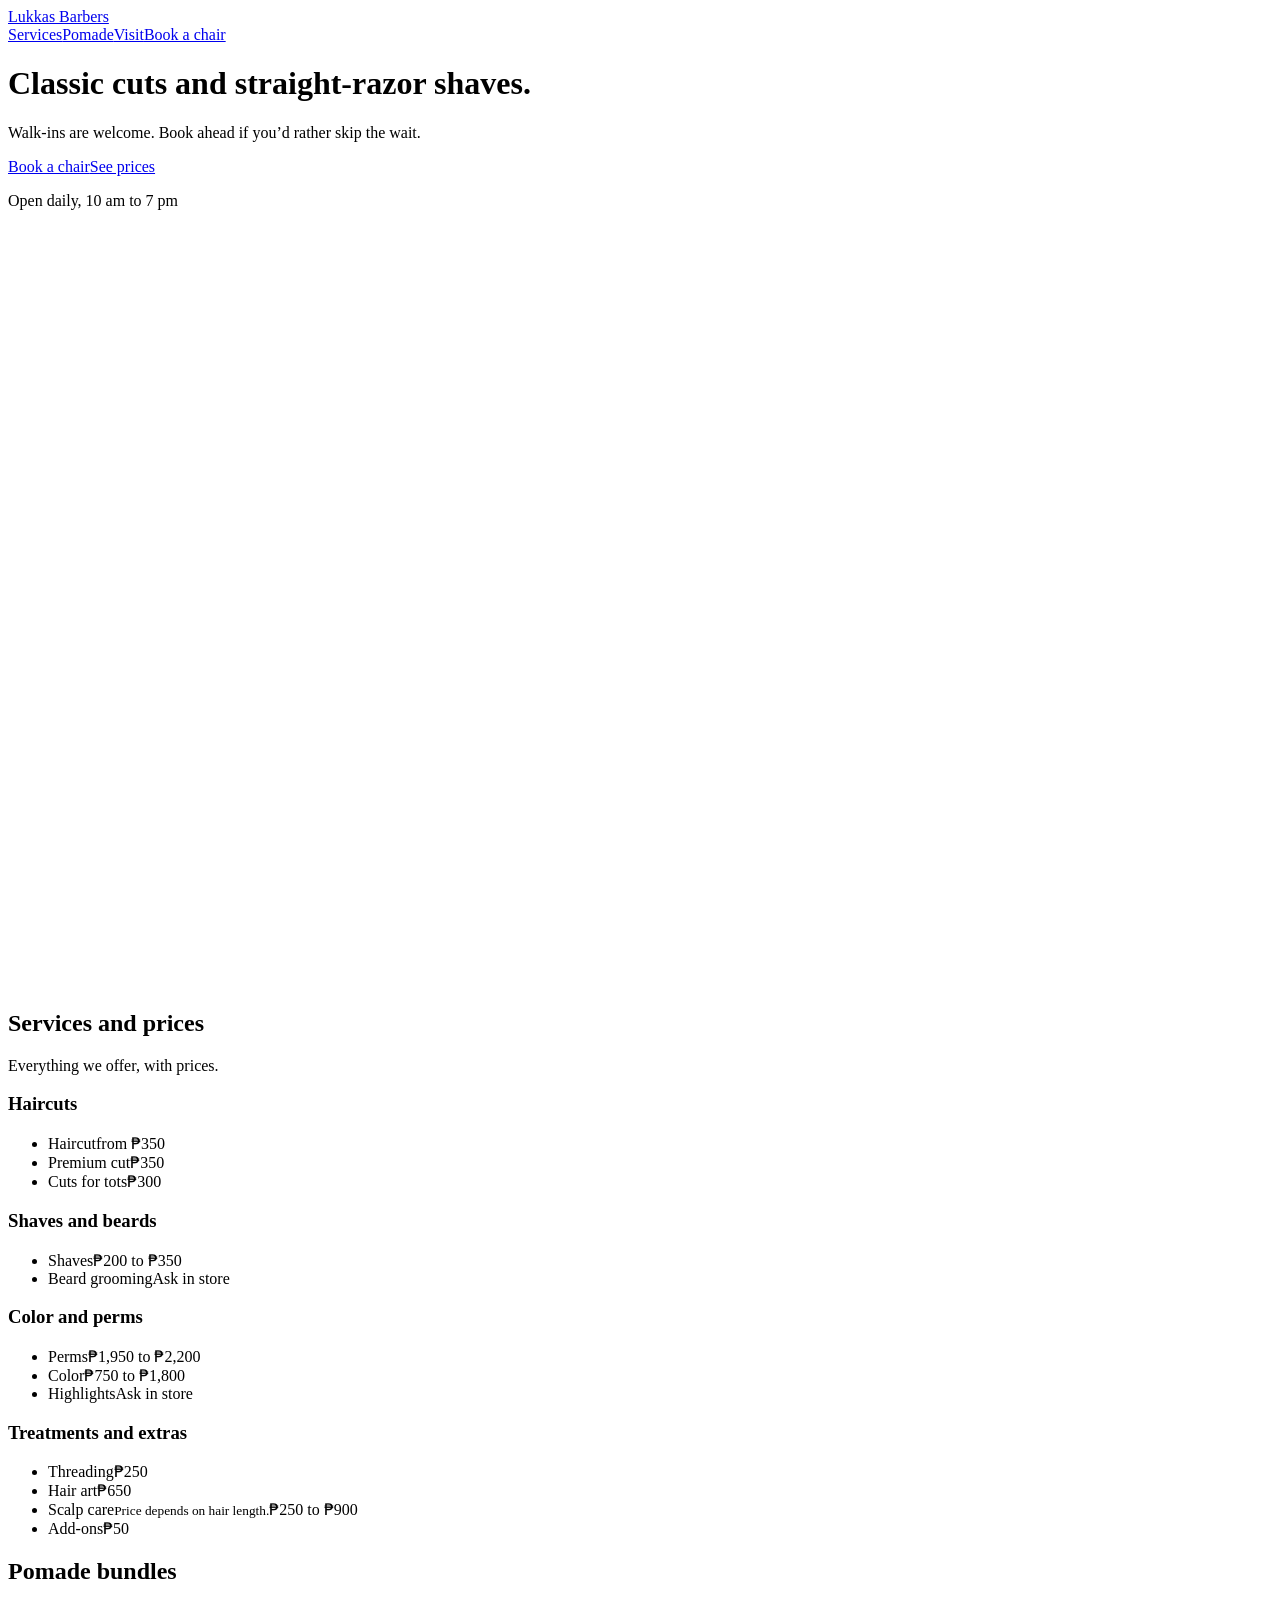
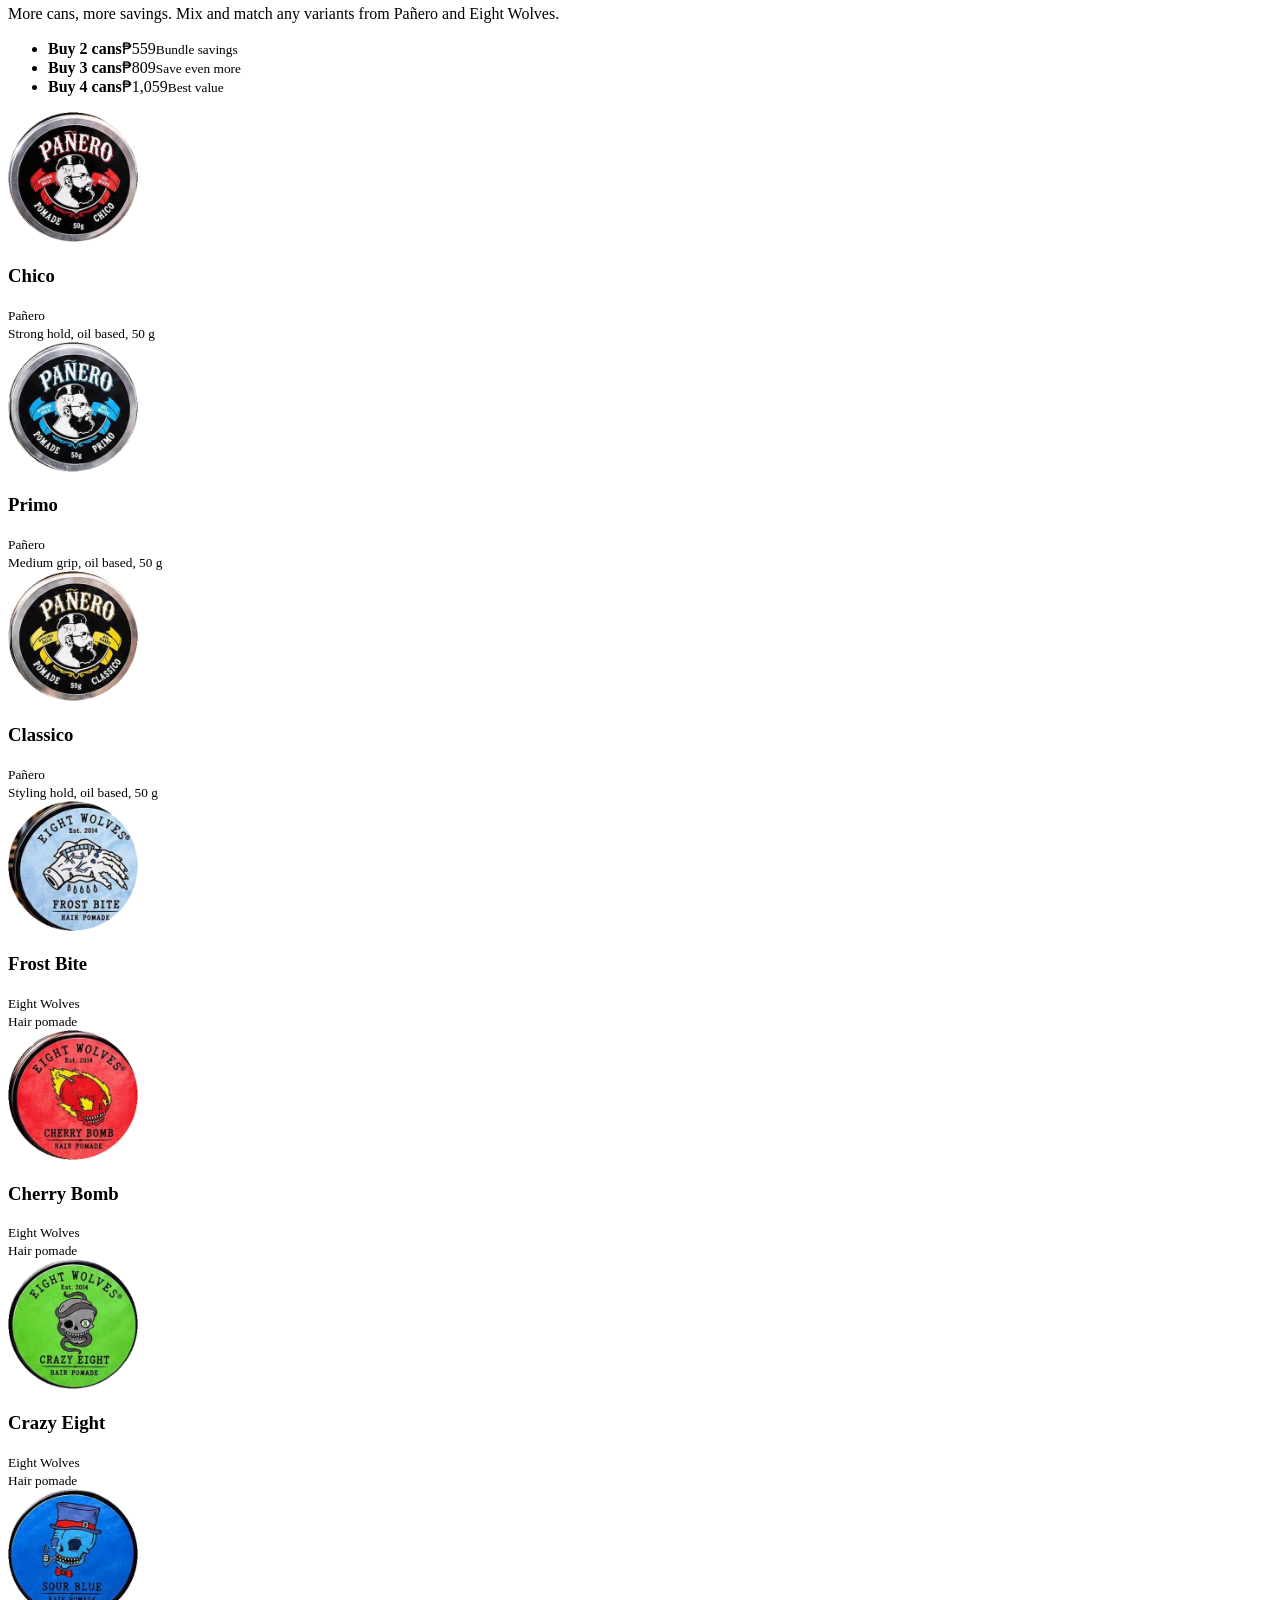
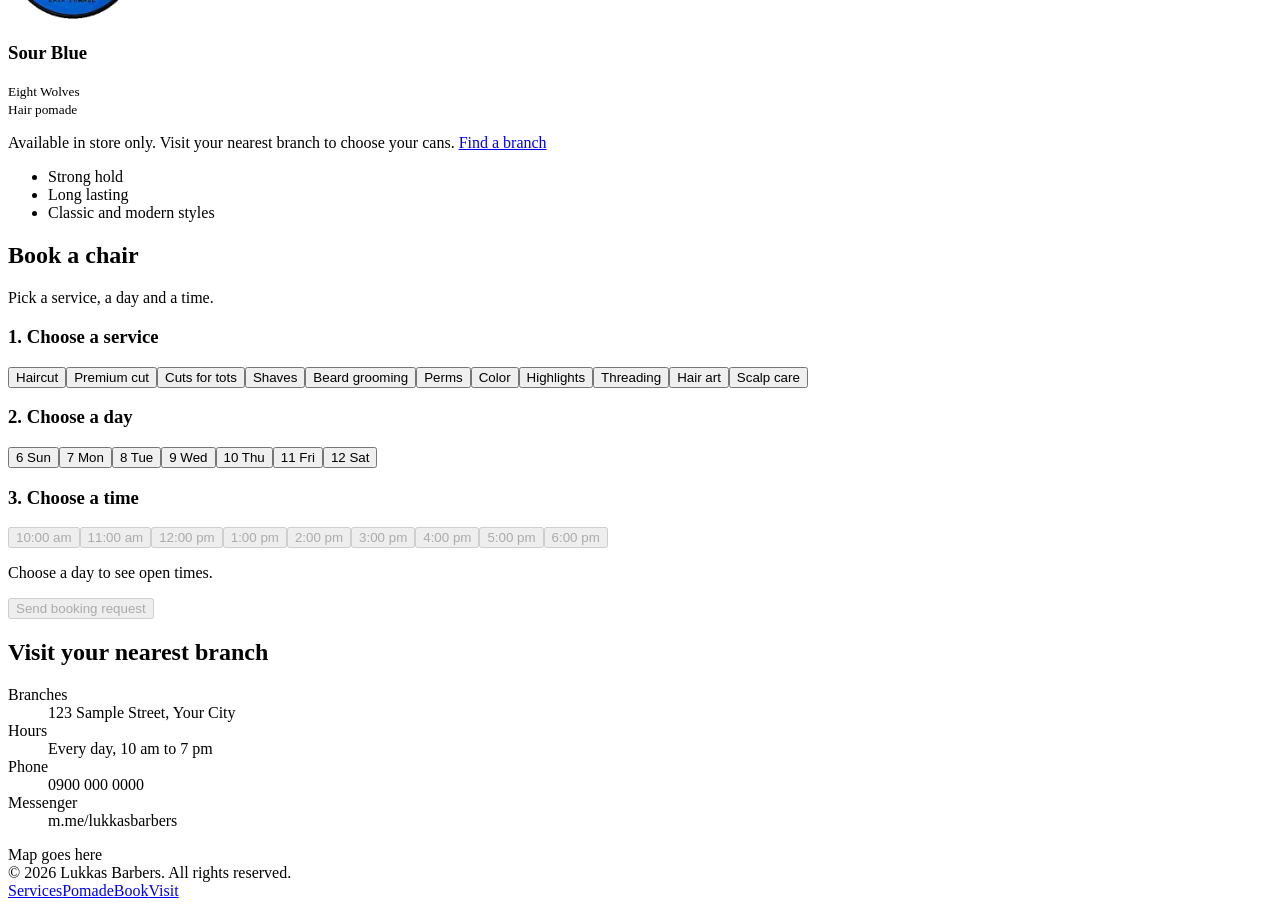
==== index.html @ f7c6562d "Create index.html" ====
<!DOCTYPE html>
<html lang="en">
<head>
<meta charset="utf-8">
<meta name="viewport" content="width=device-width, initial-scale=1, viewport-fit=cover">
<title>Lukkas Barbers | Classic cuts and straight-razor shaves</title>
<link rel="preconnect" href="https://fonts.googleapis.com">
<link rel="preconnect" href="https://fonts.gstatic.com" crossorigin>
<link href="https://fonts.googleapis.com/css2?family=Cormorant+Garamond:wght@600;700&family=Hanken+Grotesk:wght@400;500;700&display=swap" rel="stylesheet">
<link rel="stylesheet" href="style.css">
</head>
<body>
<div class="wrap">
  <header class="bar">
    <a class="word" href="#top">Lukkas Barbers</a>
    <nav><a class="l" href="#services">Services</a><a class="l" href="#pomade">Pomade</a><a class="l" href="#visit">Visit</a><a class="btn" href="#book">Book a chair</a></nav>
  </header>

  <main id="top">
    <div class="hero">
      <div>
        <h1>Classic cuts and straight-razor shaves.</h1>
        <p>Walk-ins are welcome. Book ahead if you’d rather skip the wait.</p>
        <div class="actions"><a class="btn" href="#book">Book a chair</a><a class="btn out" href="#services">See prices</a></div>
        <p class="open">Open daily, 10 am to 7 pm</p>
      </div>
      <img class="mark" alt="Lukkas Barbers logo: crossed scissors, comb and straight razor" src="[data-uri]">
    </div>
  </main>
</div>

<section id="services"><div class="wrap">
  <h2>Services and prices</h2>
  <p class="lead">Everything we offer, with prices.</p>
  <div class="groups" id="menu"></div>
</div></section>

<section id="pomade"><div class="wrap">
  <h2>Pomade bundles</h2>
  <p class="lead">More cans, more savings. Mix and match any variants from Pañero and Eight Wolves.</p>
  <ul class="deals">
    <li><strong>Buy 2 cans</strong><span>₱559</span><small>Bundle savings</small></li>
    <li><strong>Buy 3 cans</strong><span>₱809</span><small>Save even more</small></li>
    <li><strong>Buy 4 cans</strong><span>₱1,059</span><small>Best value</small></li>
  </ul>
  <div class="shop" id="shop"></div>
  <p class="instore">Available in store only. Visit your nearest branch to choose your cans. <a href="#visit">Find a branch</a></p>
  <ul class="perks"><li>Strong hold</li><li>Long lasting</li><li>Classic and modern styles</li></ul>
</div></section>

<section id="book"><div class="wrap">
  <h2>Book a chair</h2>
  <p class="lead">Pick a service, a day and a time.</p>
  <div class="book">
    <h3>1. Choose a service</h3><div class="chips" id="svc"></div>
    <h3>2. Choose a day</h3><div class="chips" id="days"></div>
    <h3>3. Choose a time</h3><div class="chips" id="times"></div>
    <p class="summary" id="sum" aria-live="polite">Choose a service, day and time.</p>
    <button class="btn" id="go" disabled>Send booking request</button>
  </div>
</div></section>

<section id="visit"><div class="wrap visit">
  <div>
    <h2>Visit your nearest branch</h2>
    <dl>
      <dt>Branches</dt><dd>123 Sample Street, Your City</dd>
      <dt>Hours</dt><dd>Every day, 10 am to 7 pm</dd>
      <dt>Phone</dt><dd>0900 000 0000</dd>
      <dt>Messenger</dt><dd>m.me/lukkasbarbers</dd>
    </dl>
  </div>
  <!-- Replace with a Google Maps embed: Share, Embed a map, copy the iframe -->
  <div class="map">Map goes here</div>
</div></section>

<footer><div class="wrap"><span>© 2026 Lukkas Barbers. All rights reserved.</span><nav><a href="#services">Services</a><a href="#pomade">Pomade</a><a href="#book">Book</a><a href="#visit">Visit</a></nav></div></footer>

<script>
/* Edit services and prices here: the price list and the booking picker both read this array.
   p is the lowest price (null if unpriced); pl is the label shown to visitors. */
const SERVICES = [
  { g:"Haircuts",              n:"Haircut",         p:350,  pl:"from ₱350" },
  { g:"Haircuts",              n:"Premium cut",     p:350,  pl:"₱350" },
  { g:"Haircuts",              n:"Cuts for tots",   p:300,  pl:"₱300" },
  { g:"Shaves and beards",     n:"Shaves",          p:200,  pl:"₱200 to ₱350" },
  { g:"Shaves and beards",     n:"Beard grooming",  p:null, pl:"Ask in store" },
  { g:"Color and perms",       n:"Perms",           p:1950, pl:"₱1,950 to ₱2,200" },
  { g:"Color and perms",       n:"Color",           p:750,  pl:"₱750 to ₱1,800" },
  { g:"Color and perms",       n:"Highlights",      p:null, pl:"Ask in store" },
  { g:"Treatments and extras", n:"Threading",       p:250,  pl:"₱250" },
  { g:"Treatments and extras", n:"Hair art",        p:650,  pl:"₱650" },
  { g:"Treatments and extras", n:"Scalp care",      p:250,  pl:"₱250 to ₱900", note:"Price depends on hair length." },
  { g:"Treatments and extras", n:"Add-ons",         p:50,   pl:"₱50", book:false }   /* book:false keeps it out of the booking picker */
];
const BOOKABLE = SERVICES.filter(s => s.book !== false);
const HOURS = [10,11,12,13,14,15,16,17,18];   // start times, 24-hour
const pick = { s:0, d:null, t:null };

const $ = id => document.getElementById(id);
const peso = n => "₱" + n.toLocaleString("en-PH");
const clock = h => (h % 12 || 12) + ":00 " + (h < 12 ? "am" : "pm");

/* Price list */
const GROUPS = [...new Set(SERVICES.map(s => s.g))];   /* panels appear in the order groups first show up above */
$("menu").innerHTML = GROUPS.map(g => `<div class="group"><h3>${g}</h3><ul>` +
  SERVICES.filter(s => s.g === g).map(s =>
    `<li><span class="nm">${s.n}${s.note ? `<small>${s.note}</small>` : ""}</span><span class="pr">${s.pl}</span></li>`).join("") +
  `</ul></div>`).join("");

/* Next 7 days */
const days = Array.from({ length:7 }, (_, i) => { const d = new Date(); d.setDate(d.getDate() + i); return d; });
const dayLabel = d => d.toLocaleDateString("en-PH", { weekday:"short", day:"numeric" });

/* Pretend some slots are already taken, so the demo feels real */
const taken = (di, h) => (di * 7 + h * 3) % 5 === 0;

function chip(label, pressed, disabled, onClick) {
  const b = document.createElement("button");
  b.type = "button"; b.className = "chip"; b.textContent = label; b.disabled = disabled;
  b.setAttribute("aria-pressed", String(pressed)); b.onclick = onClick; return b;
}

function render() {
  $("svc").replaceChildren(...BOOKABLE.map((s, i) => chip(s.n, pick.s === i, false, () => { pick.s = i; render(); })));
  $("days").replaceChildren(...days.map((d, i) => chip(dayLabel(d), pick.d === i, false, () => { pick.d = i; pick.t = null; render(); })));
  $("times").replaceChildren(...HOURS.map(h => {
    const off = pick.d === null || taken(pick.d, h);
    return chip(clock(h), pick.t === h, off, () => { pick.t = h; render(); });
  }));
  const ready = pick.d !== null && pick.t !== null;
  $("go").disabled = !ready;
  const s = BOOKABLE[pick.s];
  $("sum").textContent = ready
    ? `${s.n} on ${dayLabel(days[pick.d])} at ${clock(pick.t)}, ${s.p ? s.pl : "price confirmed in store"}`
    : (pick.d === null ? "Choose a day to see open times." : "Choose a time.");
}

/* In a real build this would post to your booking system or open Messenger with the details */
$("go").onclick = () => { $("sum").textContent = "Demo only: this is where the request would be sent to the shop."; };
/* Pomade showcase: edit products here (bundle prices are in the HTML above) */
const POMADES = [
  { id:"chico",      n:"Chico",      b:"Pañero",       d:"Strong hold, oil based, 50 g" },
  { id:"primo",      n:"Primo",      b:"Pañero",       d:"Medium grip, oil based, 50 g" },
  { id:"classico",   n:"Classico",   b:"Pañero",       d:"Styling hold, oil based, 50 g" },
  { id:"frostbite",  n:"Frost Bite", b:"Eight Wolves", d:"Hair pomade" },
  { id:"cherrybomb", n:"Cherry Bomb",b:"Eight Wolves", d:"Hair pomade" },
  { id:"crazyeight", n:"Crazy Eight",b:"Eight Wolves", d:"Hair pomade" },
  { id:"sourblue",   n:"Sour Blue",  b:"Eight Wolves", d:"Hair pomade" }
];
const IMG = {"chico": "[data-uri]", "primo": "[data-uri]", "classico": "[data-uri]", "frostbite": "[data-uri]", "cherrybomb": "[data-uri]", "crazyeight": "[data-uri]", "sourblue": "[data-uri]"};
$("shop").innerHTML = POMADES.map(p =>
  `<div class="prod"><img src="${IMG[p.id]}" width="130" height="130" alt="${p.b} ${p.n} pomade tin"><h3>${p.n}</h3><small>${p.b}<br>${p.d}</small></div>`
).join("");

render();
</script>
</body>
</html>
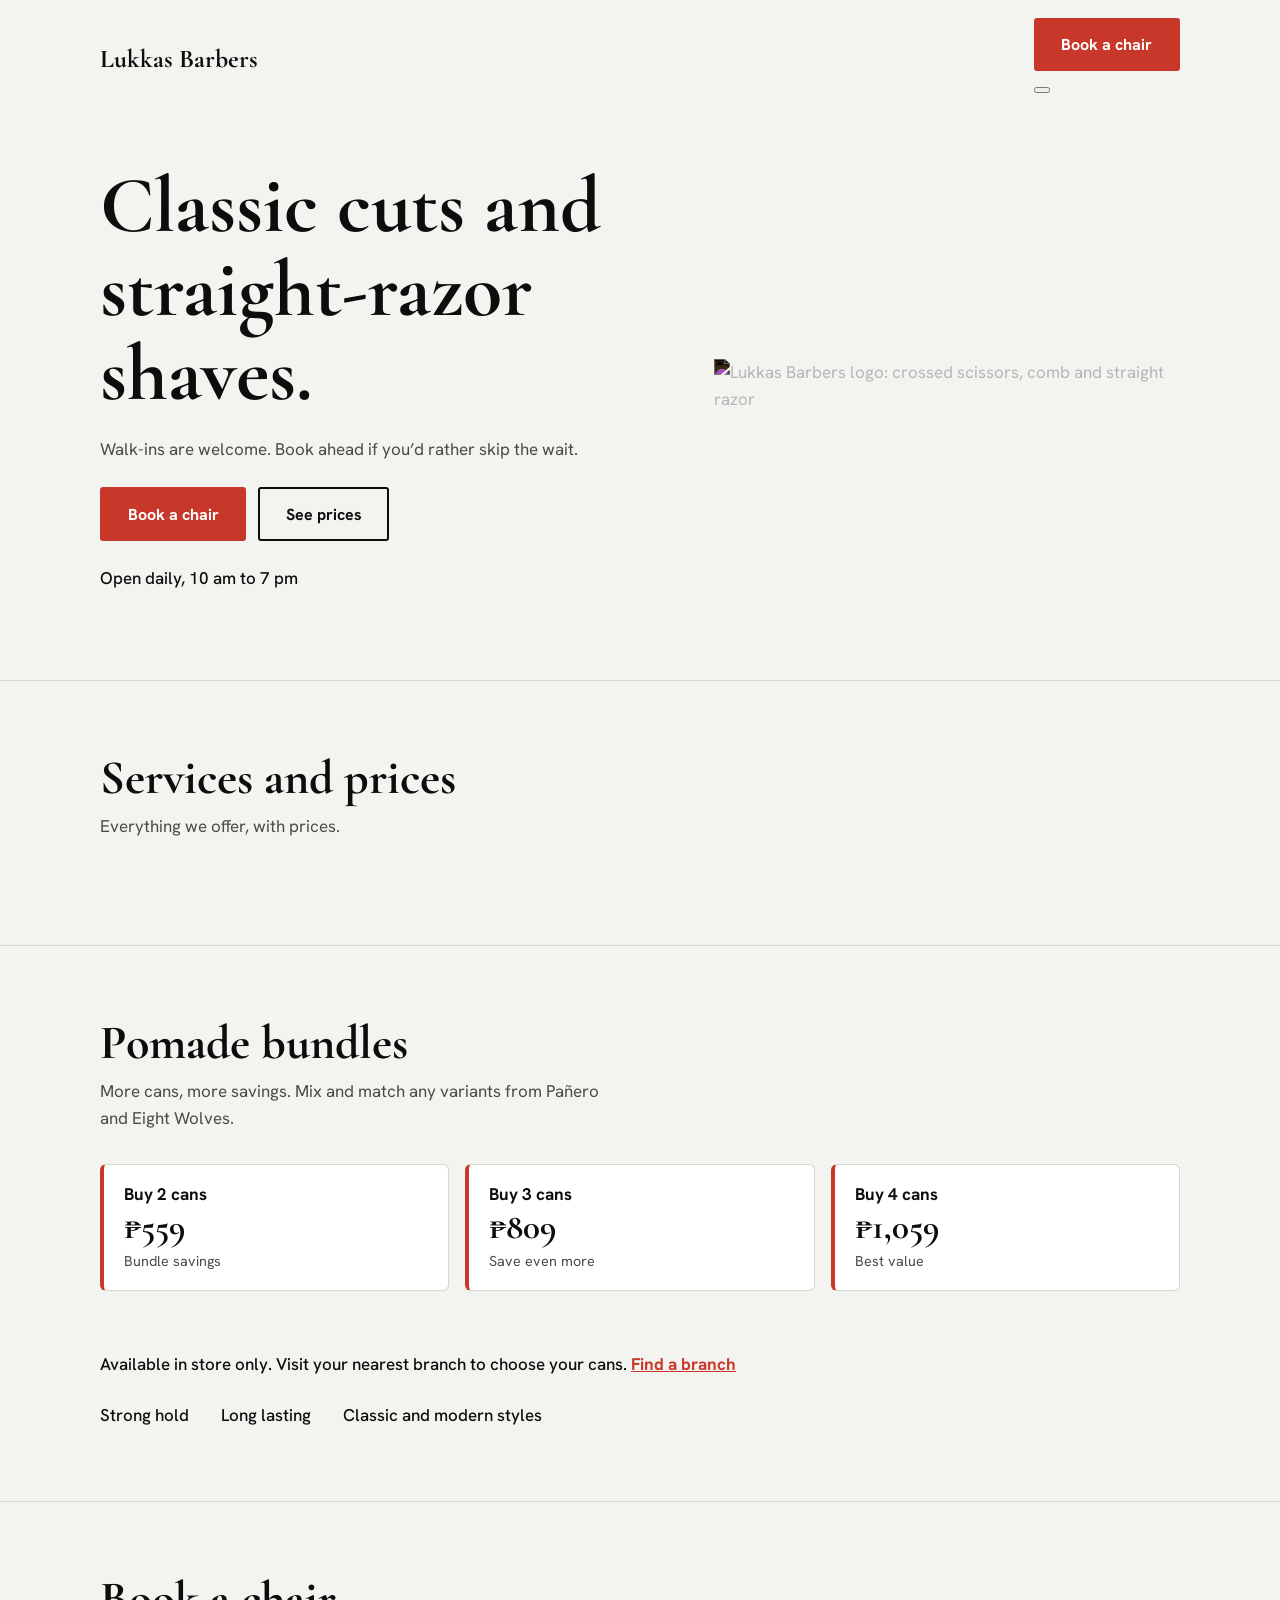
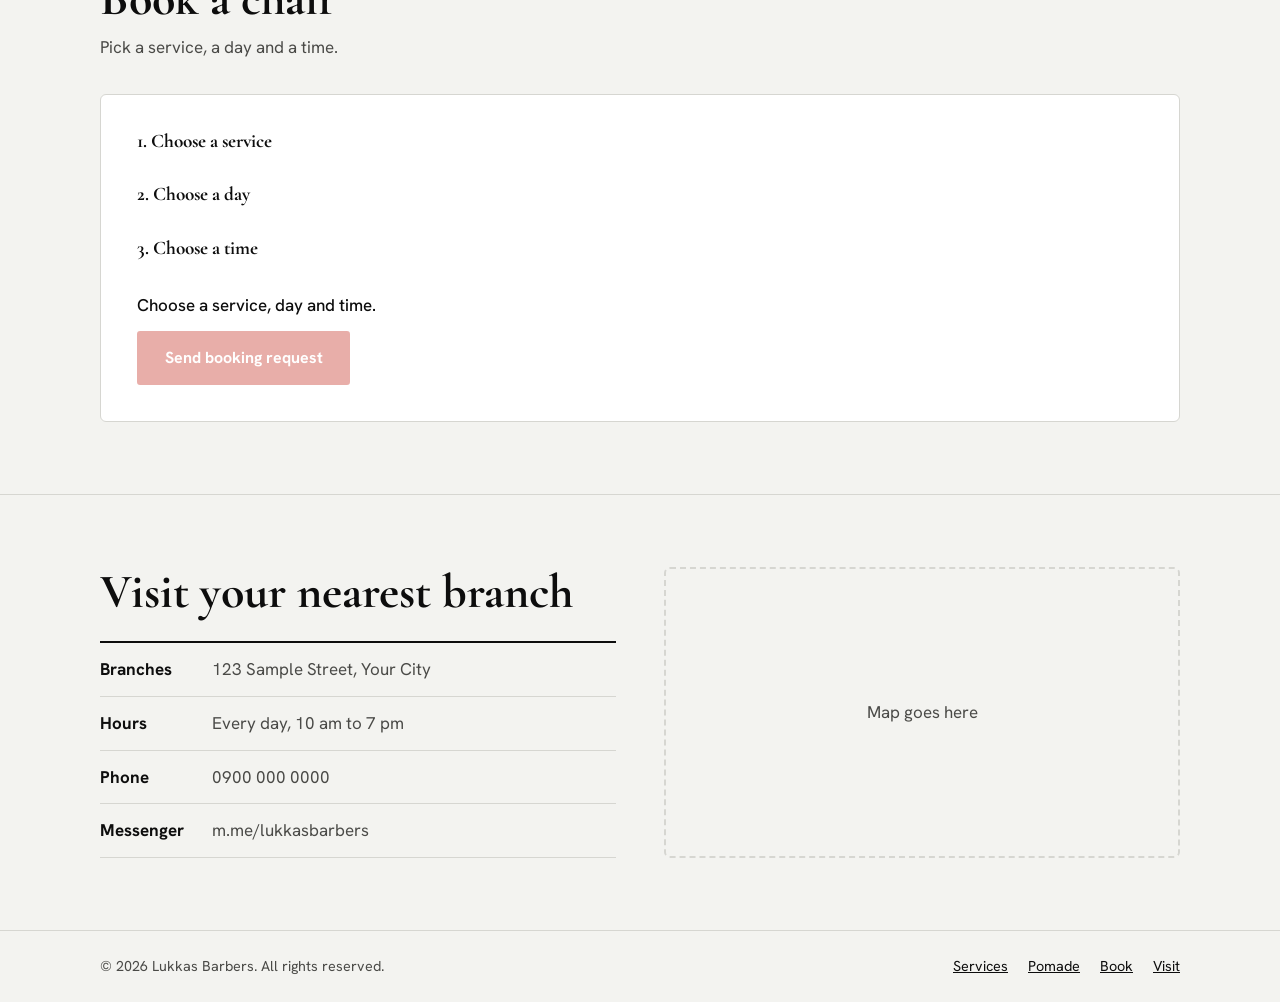
==== commit 419c2fde: "Adding images" ====
--- a/index.html
+++ b/index.html
@@ -13,7 +13,20 @@
 <div class="wrap">
   <header class="bar">
     <a class="word" href="#top">Lukkas Barbers</a>
-    <nav><a class="l" href="#services">Services</a><a class="l" href="#pomade">Pomade</a><a class="l" href="#visit">Visit</a><a class="btn" href="#book">Book a chair</a></nav>
+    <div class="bar-right">
+      <a class="btn" href="#book">Book a chair</a>
+      <div class="navwrap">
+        <button class="burger" id="burger" type="button" aria-label="Menu" aria-expanded="false" aria-controls="menu-panel"><span></span><span></span><span></span></button>
+        <nav class="panel" id="menu-panel" aria-label="Main" hidden>
+          <a class="only-sm" href="#book">Book a chair</a>
+          <a href="#services">Services</a>
+          <a href="#pomade">Products</a>
+          <a href="#visit">Visit</a>
+          <hr>
+          <a class="btn out" href="admin.html">Admin login</a>
+        </nav>
+      </div>
+    </div>
   </header>
 
   <main id="top">
@@ -24,7 +37,7 @@
         <div class="actions"><a class="btn" href="#book">Book a chair</a><a class="btn out" href="#services">See prices</a></div>
         <p class="open">Open daily, 10 am to 7 pm</p>
       </div>
-      <img class="mark" alt="Lukkas Barbers logo: crossed scissors, comb and straight razor" src="[data-uri]">
+      <img class="mark" src="images/logo.png" alt="Lukkas Barbers logo: crossed scissors, comb and straight razor">
     </div>
   </main>
 </div>
@@ -76,84 +89,6 @@
 
 <footer><div class="wrap"><span>© 2026 Lukkas Barbers. All rights reserved.</span><nav><a href="#services">Services</a><a href="#pomade">Pomade</a><a href="#book">Book</a><a href="#visit">Visit</a></nav></div></footer>
 
-<script>
-/* Edit services and prices here: the price list and the booking picker both read this array.
-   p is the lowest price (null if unpriced); pl is the label shown to visitors. */
-const SERVICES = [
-  { g:"Haircuts",              n:"Haircut",         p:350,  pl:"from ₱350" },
-  { g:"Haircuts",              n:"Premium cut",     p:350,  pl:"₱350" },
-  { g:"Haircuts",              n:"Cuts for tots",   p:300,  pl:"₱300" },
-  { g:"Shaves and beards",     n:"Shaves",          p:200,  pl:"₱200 to ₱350" },
-  { g:"Shaves and beards",     n:"Beard grooming",  p:null, pl:"Ask in store" },
-  { g:"Color and perms",       n:"Perms",           p:1950, pl:"₱1,950 to ₱2,200" },
-  { g:"Color and perms",       n:"Color",           p:750,  pl:"₱750 to ₱1,800" },
-  { g:"Color and perms",       n:"Highlights",      p:null, pl:"Ask in store" },
-  { g:"Treatments and extras", n:"Threading",       p:250,  pl:"₱250" },
-  { g:"Treatments and extras", n:"Hair art",        p:650,  pl:"₱650" },
-  { g:"Treatments and extras", n:"Scalp care",      p:250,  pl:"₱250 to ₱900", note:"Price depends on hair length." },
-  { g:"Treatments and extras", n:"Add-ons",         p:50,   pl:"₱50", book:false }   /* book:false keeps it out of the booking picker */
-];
-const BOOKABLE = SERVICES.filter(s => s.book !== false);
-const HOURS = [10,11,12,13,14,15,16,17,18];   // start times, 24-hour
-const pick = { s:0, d:null, t:null };
-
-const $ = id => document.getElementById(id);
-const peso = n => "₱" + n.toLocaleString("en-PH");
-const clock = h => (h % 12 || 12) + ":00 " + (h < 12 ? "am" : "pm");
-
-/* Price list */
-const GROUPS = [...new Set(SERVICES.map(s => s.g))];   /* panels appear in the order groups first show up above */
-$("menu").innerHTML = GROUPS.map(g => `<div class="group"><h3>${g}</h3><ul>` +
-  SERVICES.filter(s => s.g === g).map(s =>
-    `<li><span class="nm">${s.n}${s.note ? `<small>${s.note}</small>` : ""}</span><span class="pr">${s.pl}</span></li>`).join("") +
-  `</ul></div>`).join("");
-
-/* Next 7 days */
-const days = Array.from({ length:7 }, (_, i) => { const d = new Date(); d.setDate(d.getDate() + i); return d; });
-const dayLabel = d => d.toLocaleDateString("en-PH", { weekday:"short", day:"numeric" });
-
-/* Pretend some slots are already taken, so the demo feels real */
-const taken = (di, h) => (di * 7 + h * 3) % 5 === 0;
-
-function chip(label, pressed, disabled, onClick) {
-  const b = document.createElement("button");
-  b.type = "button"; b.className = "chip"; b.textContent = label; b.disabled = disabled;
-  b.setAttribute("aria-pressed", String(pressed)); b.onclick = onClick; return b;
-}
-
-function render() {
-  $("svc").replaceChildren(...BOOKABLE.map((s, i) => chip(s.n, pick.s === i, false, () => { pick.s = i; render(); })));
-  $("days").replaceChildren(...days.map((d, i) => chip(dayLabel(d), pick.d === i, false, () => { pick.d = i; pick.t = null; render(); })));
-  $("times").replaceChildren(...HOURS.map(h => {
-    const off = pick.d === null || taken(pick.d, h);
-    return chip(clock(h), pick.t === h, off, () => { pick.t = h; render(); });
-  }));
-  const ready = pick.d !== null && pick.t !== null;
-  $("go").disabled = !ready;
-  const s = BOOKABLE[pick.s];
-  $("sum").textContent = ready
-    ? `${s.n} on ${dayLabel(days[pick.d])} at ${clock(pick.t)}, ${s.p ? s.pl : "price confirmed in store"}`
-    : (pick.d === null ? "Choose a day to see open times." : "Choose a time.");
-}
-
-/* In a real build this would post to your booking system or open Messenger with the details */
-$("go").onclick = () => { $("sum").textContent = "Demo only: this is where the request would be sent to the shop."; };
-/* Pomade showcase: edit products here (bundle prices are in the HTML above) */
-const POMADES = [
-  { id:"chico",      n:"Chico",      b:"Pañero",       d:"Strong hold, oil based, 50 g" },
-  { id:"primo",      n:"Primo",      b:"Pañero",       d:"Medium grip, oil based, 50 g" },
-  { id:"classico",   n:"Classico",   b:"Pañero",       d:"Styling hold, oil based, 50 g" },
-  { id:"frostbite",  n:"Frost Bite", b:"Eight Wolves", d:"Hair pomade" },
-  { id:"cherrybomb", n:"Cherry Bomb",b:"Eight Wolves", d:"Hair pomade" },
-  { id:"crazyeight", n:"Crazy Eight",b:"Eight Wolves", d:"Hair pomade" },
-  { id:"sourblue",   n:"Sour Blue",  b:"Eight Wolves", d:"Hair pomade" }
-];
-const IMG = {"chico": "[data-uri]", "primo": "[data-uri]", "classico": "[data-uri]", "frostbite": "[data-uri]", "cherrybomb": "[data-uri]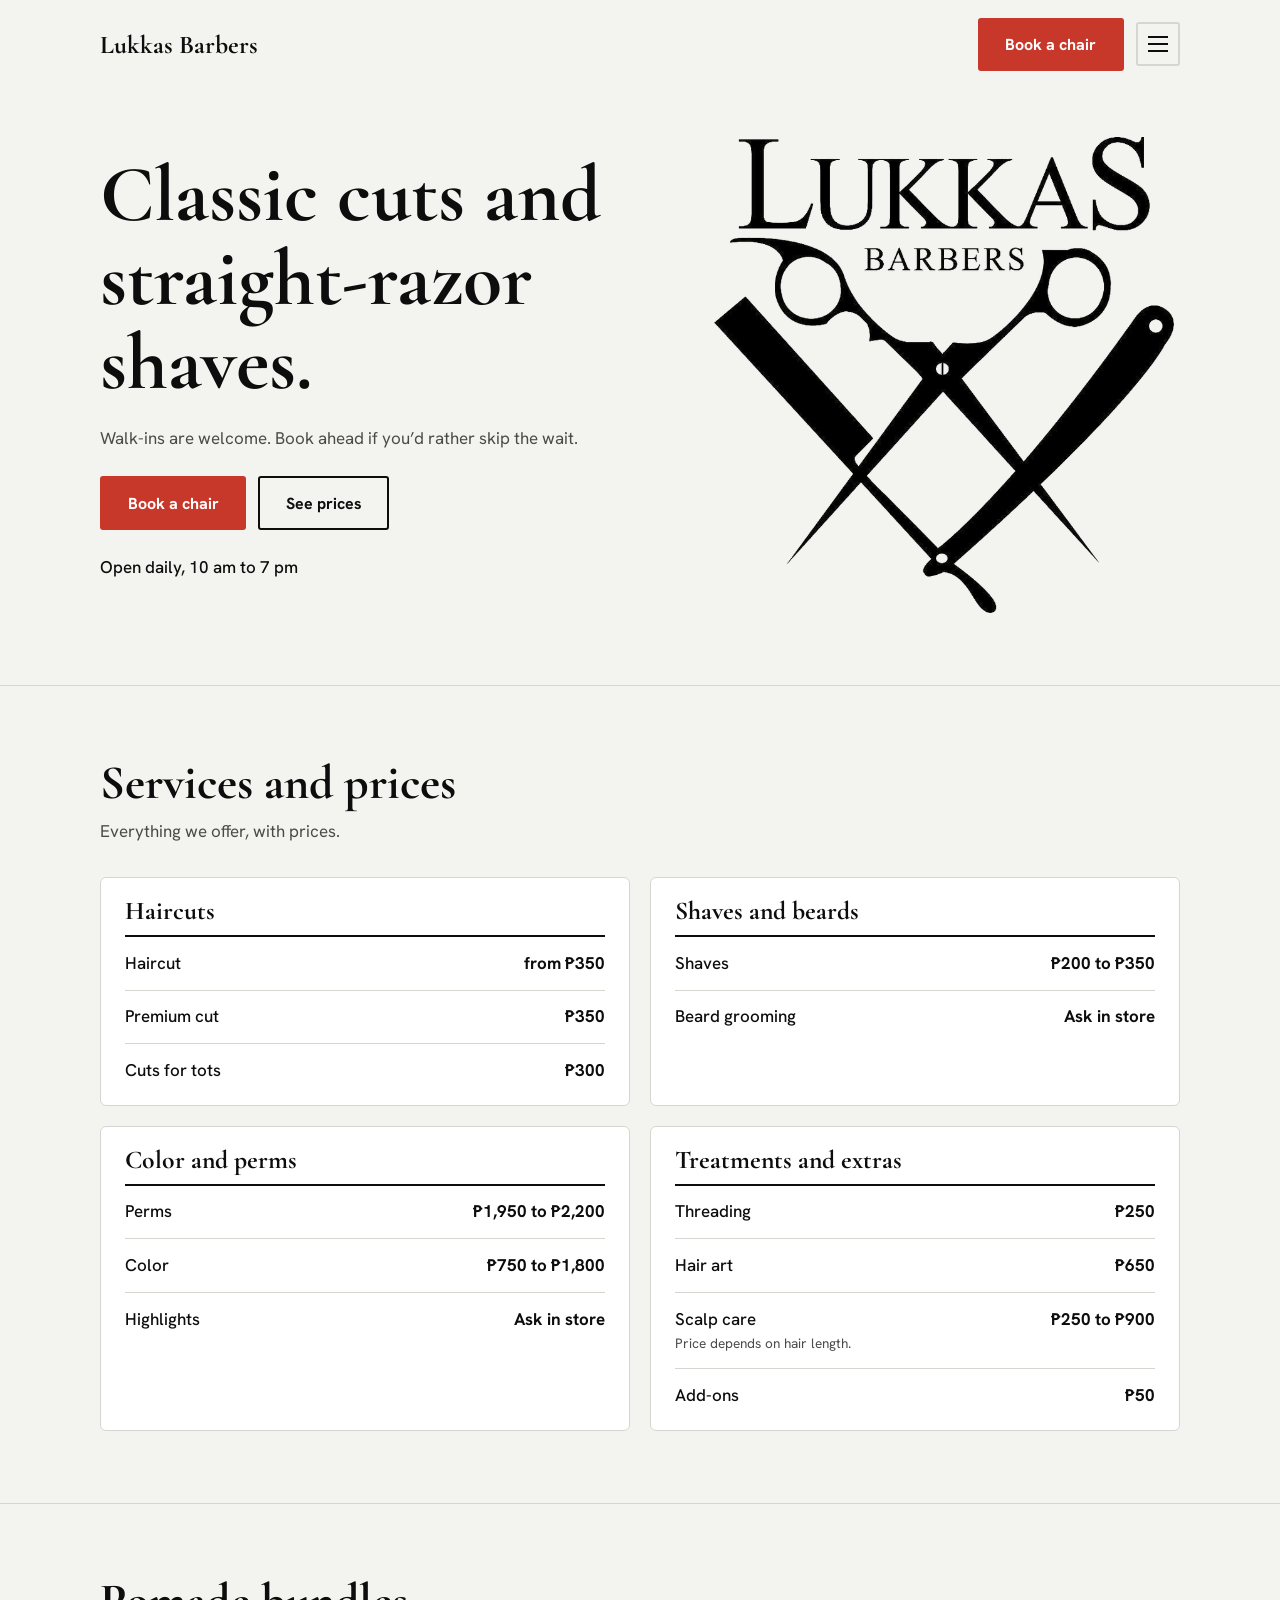
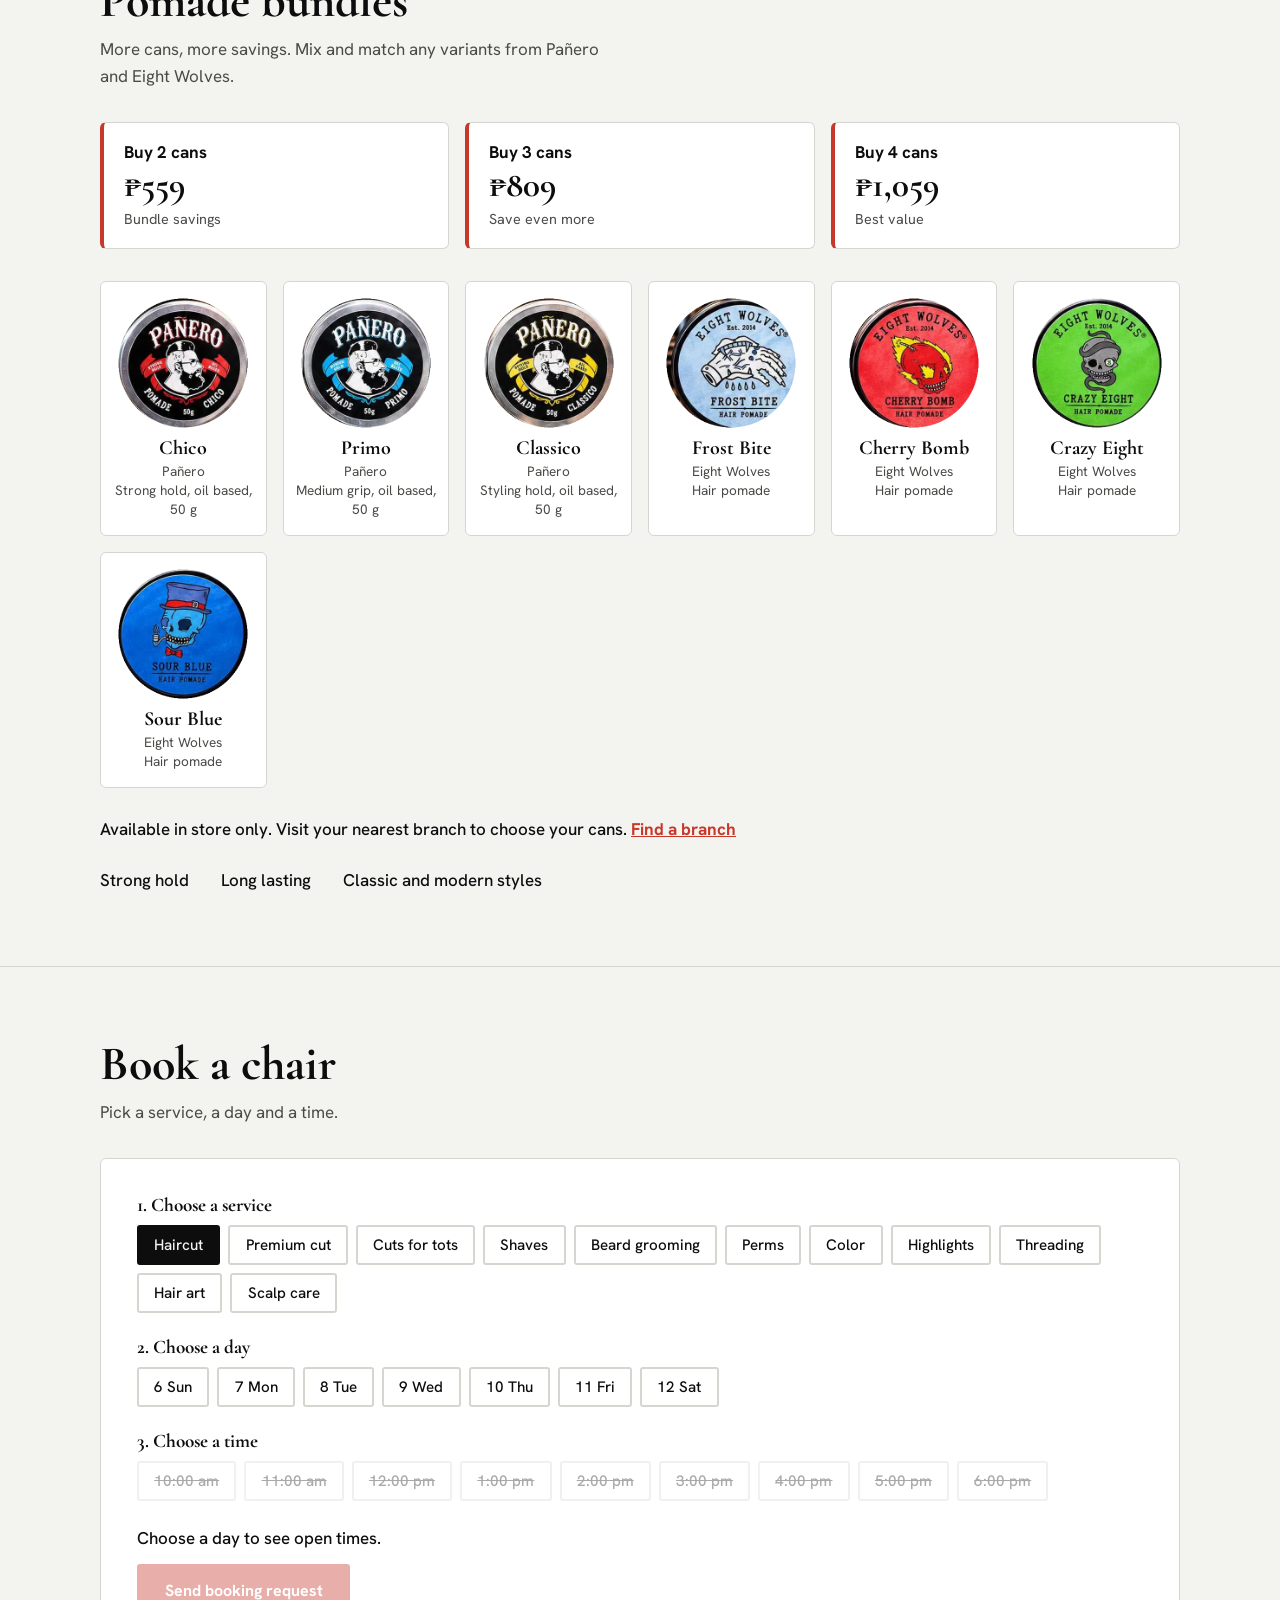
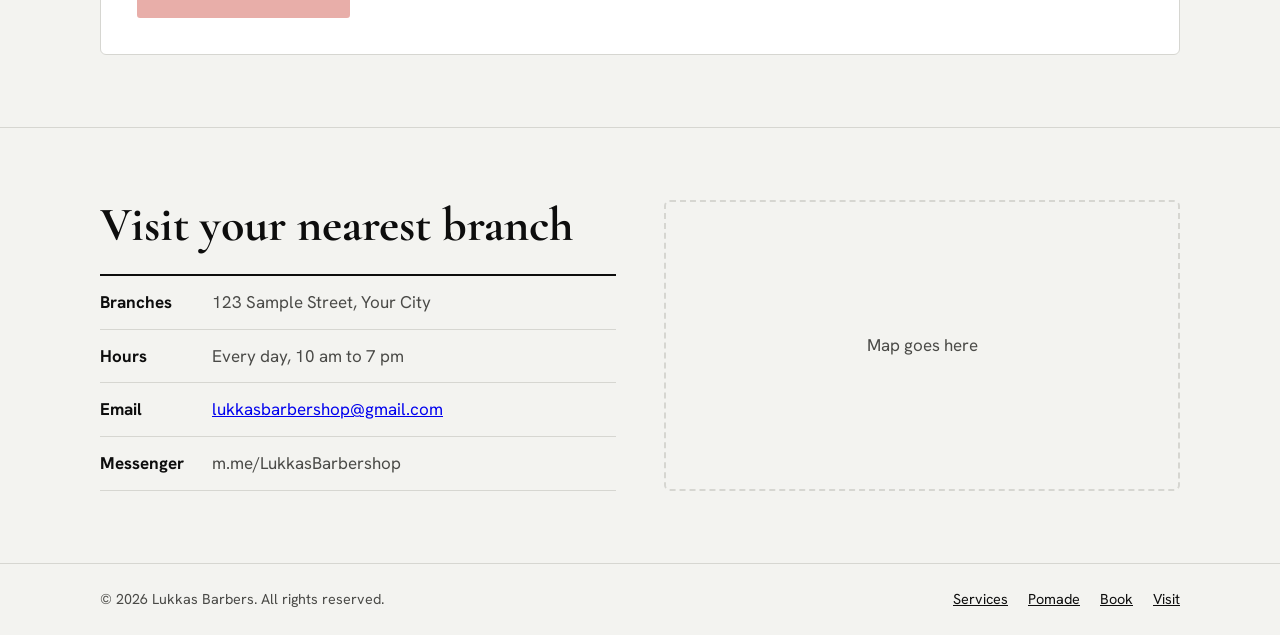
==== commit bb516c83: "Update contact information in index.html" ====
--- a/index.html
+++ b/index.html
@@ -79,8 +79,8 @@
     <dl>
       <dt>Branches</dt><dd>123 Sample Street, Your City</dd>
       <dt>Hours</dt><dd>Every day, 10 am to 7 pm</dd>
-      <dt>Phone</dt><dd>0900 000 0000</dd>
-      <dt>Messenger</dt><dd>m.me/lukkasbarbers</dd>
+      <dt>Email</dt><dd><a href="mailto:lukkasbarbershop@gmail.com">lukkasbarbershop@gmail.com</a></dd>
+      <dt>Messenger</dt><dd>m.me/LukkasBarbershop</dd>
     </dl>
   </div>
   <!-- Replace with a Google Maps embed: Share, Embed a map, copy the iframe -->
--- a/style.css
+++ b/style.css
@@ -29,8 +29,21 @@
 /* Top bar */
 .bar { display:flex; align-items:center; justify-content:space-between; gap:1rem; padding:1.1rem 0; }
 .word { font:700 1.6rem var(--display); color:var(--ink); text-decoration:none; }
-.bar nav a.l { color:var(--ink); text-decoration:none; font-weight:500; margin-right:1.5rem; }
-@media (max-width:700px){ .bar nav a.l { display:none; } }
+.bar-right { display:flex; align-items:center; gap:0.75rem; }
+.navwrap { position:relative; }
+.burger { width:2.75rem; height:2.75rem; padding:0; border:2px solid var(--line); border-radius:3px; background:transparent; cursor:pointer; display:grid; place-content:center; gap:5px; }
+.burger span { display:block; width:20px; height:2px; background:var(--ink); transition:transform 0.2s, opacity 0.2s; }
+.burger[aria-expanded="true"] span:nth-child(1) { transform:translateY(7px) rotate(45deg); }
+.burger[aria-expanded="true"] span:nth-child(2) { opacity:0; }
+.burger[aria-expanded="true"] span:nth-child(3) { transform:translateY(-7px) rotate(-45deg); }
+.panel { position:absolute; right:0; top:calc(100% + 0.5rem); z-index:20; min-width:230px; display:flex; flex-direction:column; padding:0.5rem; background:var(--panel); border:1px solid var(--line); border-radius:6px; box-shadow:0 12px 30px rgba(0,0,0,0.25); }
+.panel[hidden] { display:none; }
+.panel a:not(.btn) { color:var(--ink); text-decoration:none; font-weight:500; padding:0.75rem 0.9rem; border-radius:3px; }
+.panel a:not(.btn):hover { background:var(--bg); }
+.panel hr { border:0; border-top:1px solid var(--line); margin:0.5rem 0; }
+.panel .btn { text-align:center; margin:0.25rem 0.4rem 0.4rem; }
+.panel .only-sm { display:none; }
+@media (max-width:480px){ .bar-right > .btn { display:none; } .panel .only-sm { display:block; } }
 
 /* Hero */
 .hero { display:grid; grid-template-columns:1.1fr 0.9fr; gap:2rem; align-items:center; padding:3rem 0 4.5rem; }
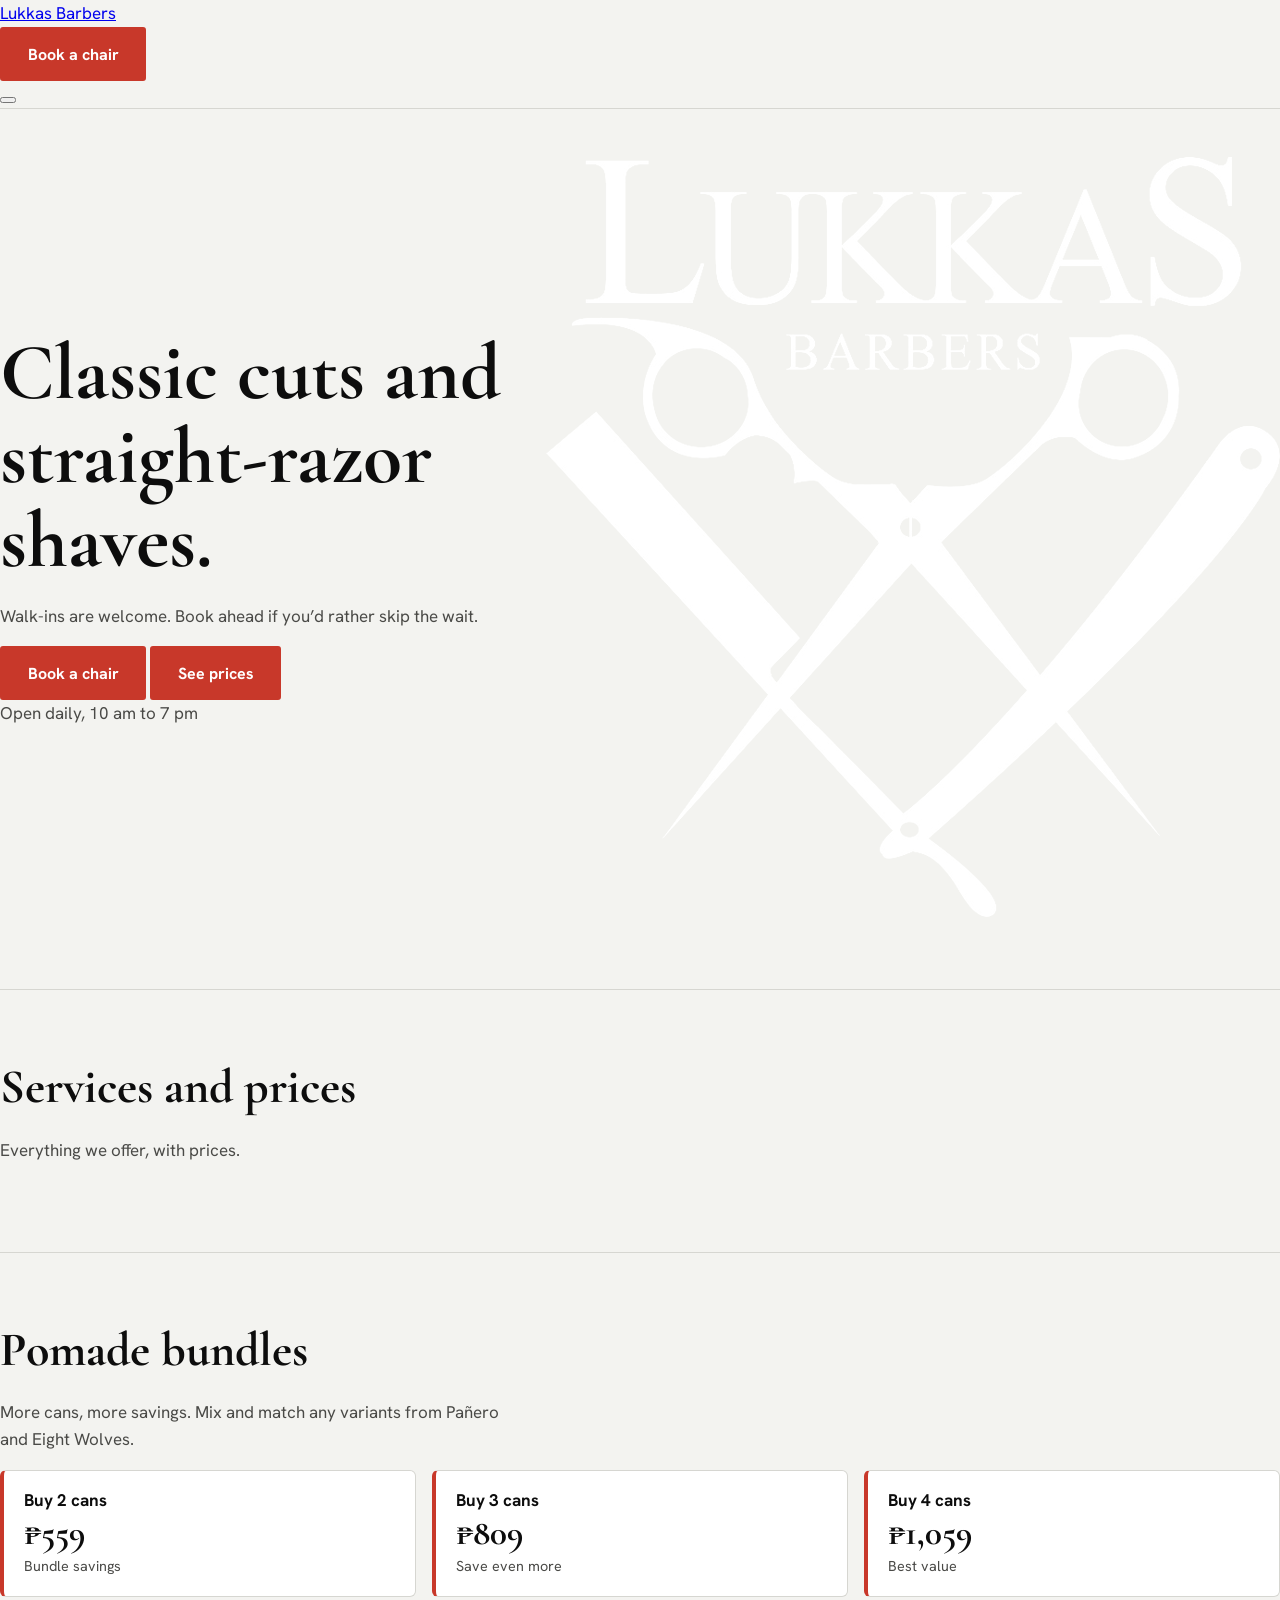
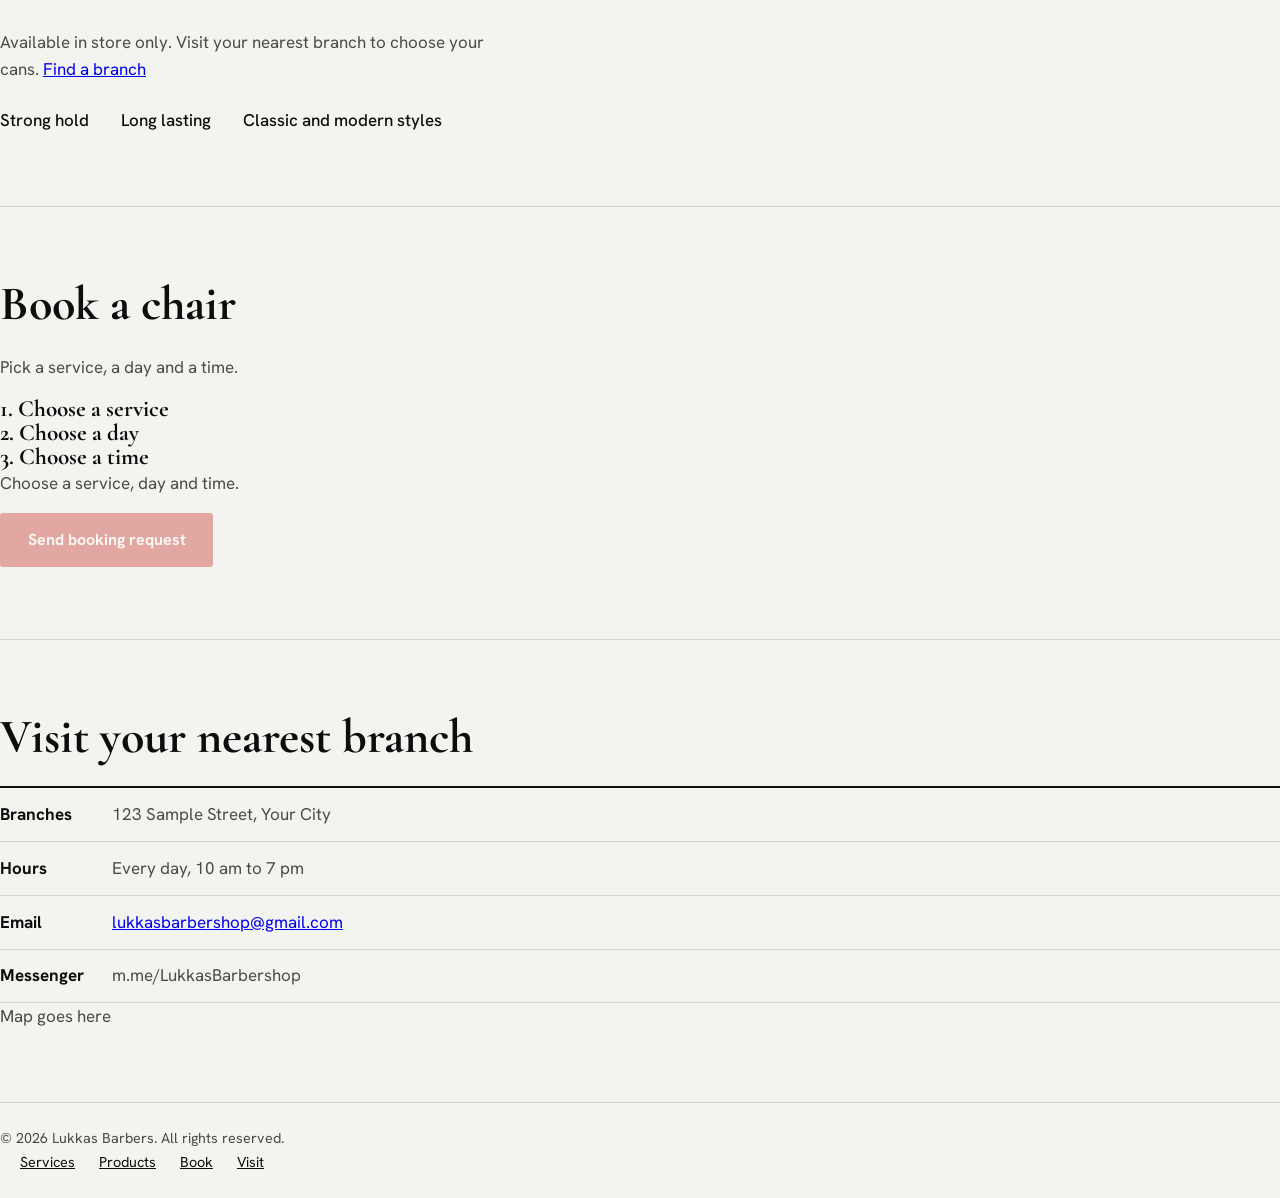
==== commit 68ad6703: "Refactor index.html for improved structure and semantics Updated the structure of the index.html fil" ====
--- a/index.html
+++ b/index.html
@@ -1,94 +1,182 @@
 <!DOCTYPE html>
 <html lang="en">
 <head>
-<meta charset="utf-8">
-<meta name="viewport" content="width=device-width, initial-scale=1, viewport-fit=cover">
-<title>Lukkas Barbers | Classic cuts and straight-razor shaves</title>
-<link rel="preconnect" href="https://fonts.googleapis.com">
-<link rel="preconnect" href="https://fonts.gstatic.com" crossorigin>
-<link href="https://fonts.googleapis.com/css2?family=Cormorant+Garamond:wght@600;700&family=Hanken+Grotesk:wght@400;500;700&display=swap" rel="stylesheet">
-<link rel="stylesheet" href="style.css">
+  <meta charset="utf-8">
+  <meta name="viewport" content="width=device-width, initial-scale=1">
+  <title>Lukkas Barbers | Classic cuts and straight-razor shaves</title>
+
+  <link rel="preconnect" href="https://fonts.googleapis.com">
+  <link rel="preconnect" href="https://fonts.gstatic.com" crossorigin>
+  <link href="https://fonts.googleapis.com/css2?family=Cormorant+Garamond:wght@600;700&family=Hanken+Grotesk:wght@400;500;700&display=swap" rel="stylesheet">
+  <link rel="stylesheet" href="style.css">
 </head>
+
 <body>
-<div class="wrap">
-  <header class="bar">
-    <a class="word" href="#top">Lukkas Barbers</a>
-    <div class="bar-right">
-      <a class="btn" href="#book">Book a chair</a>
-      <div class="navwrap">
-        <button class="burger" id="burger" type="button" aria-label="Menu" aria-expanded="false" aria-controls="menu-panel"><span></span><span></span><span></span></button>
-        <nav class="panel" id="menu-panel" aria-label="Main" hidden>
-          <a class="only-sm" href="#book">Book a chair</a>
-          <a href="#services">Services</a>
-          <a href="#pomade">Products</a>
-          <a href="#visit">Visit</a>
+
+  <header class="container site-header">
+    <a class="brand" href="#top">Lukkas Barbers</a>
+
+    <div class="header-actions">
+      <a class="btn header-book" href="#book">Book a chair</a>
+
+      <div class="nav">
+        <button class="menu-toggle" id="menu-button" type="button"
+                aria-label="Menu" aria-expanded="false" aria-controls="site-menu">
+          <span></span>
+          <span></span>
+          <span></span>
+        </button>
+
+        <nav class="menu" id="site-menu" aria-label="Main" hidden>
+          <!-- Only shown on small phones, where the header button is hidden -->
+          <a class="menu-link menu-book" href="#book">Book a chair</a>
+          <a class="menu-link" href="#services">Services</a>
+          <a class="menu-link" href="#products">Products</a>
+          <a class="menu-link" href="#visit">Visit</a>
           <hr>
-          <a class="btn out" href="admin.html">Admin login</a>
+          <a class="btn btn-outline menu-login" href="admin.html">Admin login</a>
         </nav>
       </div>
     </div>
   </header>
 
+
   <main id="top">
-    <div class="hero">
+
+    <section class="container hero">
       <div>
         <h1>Classic cuts and straight-razor shaves.</h1>
         <p>Walk-ins are welcome. Book ahead if you’d rather skip the wait.</p>
-        <div class="actions"><a class="btn" href="#book">Book a chair</a><a class="btn out" href="#services">See prices</a></div>
-        <p class="open">Open daily, 10 am to 7 pm</p>
+
+        <div class="hero-buttons">
+          <a class="btn" href="#book">Book a chair</a>
+          <a class="btn btn-outline" href="#services">See prices</a>
+        </div>
+
+        <p class="opening-hours">Open daily, 10 am to 7 pm</p>
       </div>
-      <img class="mark" src="images/logo.png" alt="Lukkas Barbers logo: crossed scissors, comb and straight razor">
+
+      <img class="hero-logo" src="images/logo.png"
+           alt="Lukkas Barbers logo: crossed scissors, comb and straight razor">
+    </section>
+
+
+    <!-- The price list is filled in by script.js from the services list -->
+    <section class="section" id="services">
+      <div class="container">
+        <h2>Services and prices</h2>
+        <p class="section-intro">Everything we offer, with prices.</p>
+
+        <div class="service-groups" id="services-list"></div>
+      </div>
+    </section>
+
+
+    <section class="section" id="products">
+      <div class="container">
+        <h2>Pomade bundles</h2>
+        <p class="section-intro">More cans, more savings. Mix and match any variants from Pañero and Eight Wolves.</p>
+
+        <ul class="deals">
+          <li>
+            <strong>Buy 2 cans</strong>
+            <span class="deal-price">₱559</span>
+            <small>Bundle savings</small>
+          </li>
+          <li>
+            <strong>Buy 3 cans</strong>
+            <span class="deal-price">₱809</span>
+            <small>Save even more</small>
+          </li>
+          <li>
+            <strong>Buy 4 cans</strong>
+            <span class="deal-price">₱1,059</span>
+            <small>Best value</small>
+          </li>
+        </ul>
+
+        <!-- Product cards are filled in by script.js -->
+        <div class="products" id="products-list"></div>
+
+        <p class="in-store-note">
+          Available in store only. Visit your nearest branch to choose your cans.
+          <a href="#visit">Find a branch</a>
+        </p>
+
+        <ul class="perks">
+          <li>Strong hold</li>
+          <li>Long lasting</li>
+          <li>Classic and modern styles</li>
+        </ul>
+      </div>
+    </section>
+
+
+    <section class="section" id="book">
+      <div class="container">
+        <h2>Book a chair</h2>
+        <p class="section-intro">Pick a service, a day and a time.</p>
+
+        <div class="booking">
+          <h3>1. Choose a service</h3>
+          <div class="options" id="service-options"></div>
+
+          <h3>2. Choose a day</h3>
+          <div class="options" id="day-options"></div>
+
+          <h3>3. Choose a time</h3>
+          <div class="options" id="time-options"></div>
+
+          <p class="booking-summary" id="booking-summary" aria-live="polite">
+            Choose a service, day and time.
+          </p>
+          <button class="btn" id="booking-submit" type="button" disabled>Send booking request</button>
+        </div>
+      </div>
+    </section>
+
+
+    <section class="section" id="visit">
+      <div class="container visit-grid">
+        <div>
+          <h2>Visit your nearest branch</h2>
+
+          <dl class="contact-list">
+            <dt>Branches</dt>
+            <dd>123 Sample Street, Your City</dd>
+
+            <dt>Hours</dt>
+            <dd>Every day, 10 am to 7 pm</dd>
+
+            <dt>Email</dt>
+            <dd><a href="mailto:lukkasbarbershop@gmail.com">lukkasbarbershop@gmail.com</a></dd>
+
+            <dt>Messenger</dt>
+            <dd>m.me/LukkasBarbershop</dd>
+          </dl>
+        </div>
+
+        <!-- Replace this box with a Google Maps embed (Share > Embed a map) -->
+        <div class="map-placeholder">Map goes here</div>
+      </div>
+    </section>
+
+  </main>
+
+
+  <footer class="site-footer">
+    <div class="container footer-inner">
+      <span>© 2026 Lukkas Barbers. All rights reserved.</span>
+
+      <nav aria-label="Footer">
+        <a href="#services">Services</a>
+        <a href="#products">Products</a>
+        <a href="#book">Book</a>
+        <a href="#visit">Visit</a>
+      </nav>
     </div>
-  </main>
-</div>
+  </footer>
 
-<section id="services"><div class="wrap">
-  <h2>Services and prices</h2>
-  <p class="lead">Everything we offer, with prices.</p>
-  <div class="groups" id="menu"></div>
-</div></section>
-
-<section id="pomade"><div class="wrap">
-  <h2>Pomade bundles</h2>
-  <p class="lead">More cans, more savings. Mix and match any variants from Pañero and Eight Wolves.</p>
-  <ul class="deals">
-    <li><strong>Buy 2 cans</strong><span>₱559</span><small>Bundle savings</small></li>
-    <li><strong>Buy 3 cans</strong><span>₱809</span><small>Save even more</small></li>
-    <li><strong>Buy 4 cans</strong><span>₱1,059</span><small>Best value</small></li>
-  </ul>
-  <div class="shop" id="shop"></div>
-  <p class="instore">Available in store only. Visit your nearest branch to choose your cans. <a href="#visit">Find a branch</a></p>
-  <ul class="perks"><li>Strong hold</li><li>Long lasting</li><li>Classic and modern styles</li></ul>
-</div></section>
-
-<section id="book"><div class="wrap">
-  <h2>Book a chair</h2>
-  <p class="lead">Pick a service, a day and a time.</p>
-  <div class="book">
-    <h3>1. Choose a service</h3><div class="chips" id="svc"></div>
-    <h3>2. Choose a day</h3><div class="chips" id="days"></div>
-    <h3>3. Choose a time</h3><div class="chips" id="times"></div>
-    <p class="summary" id="sum" aria-live="polite">Choose a service, day and time.</p>
-    <button class="btn" id="go" disabled>Send booking request</button>
-  </div>
-</div></section>
-
-<section id="visit"><div class="wrap visit">
-  <div>
-    <h2>Visit your nearest branch</h2>
-    <dl>
-      <dt>Branches</dt><dd>123 Sample Street, Your City</dd>
-      <dt>Hours</dt><dd>Every day, 10 am to 7 pm</dd>
-      <dt>Email</dt><dd><a href="mailto:lukkasbarbershop@gmail.com">lukkasbarbershop@gmail.com</a></dd>
-      <dt>Messenger</dt><dd>m.me/LukkasBarbershop</dd>
-    </dl>
-  </div>
-  <!-- Replace with a Google Maps embed: Share, Embed a map, copy the iframe -->
-  <div class="map">Map goes here</div>
-</div></section>
-
-<footer><div class="wrap"><span>© 2026 Lukkas Barbers. All rights reserved.</span><nav><a href="#services">Services</a><a href="#pomade">Pomade</a><a href="#book">Book</a><a href="#visit">Visit</a></nav></div></footer>
-
-<script src="script.js"></script>
+  <script src="script.js"></script>
 </body>
 </html>
